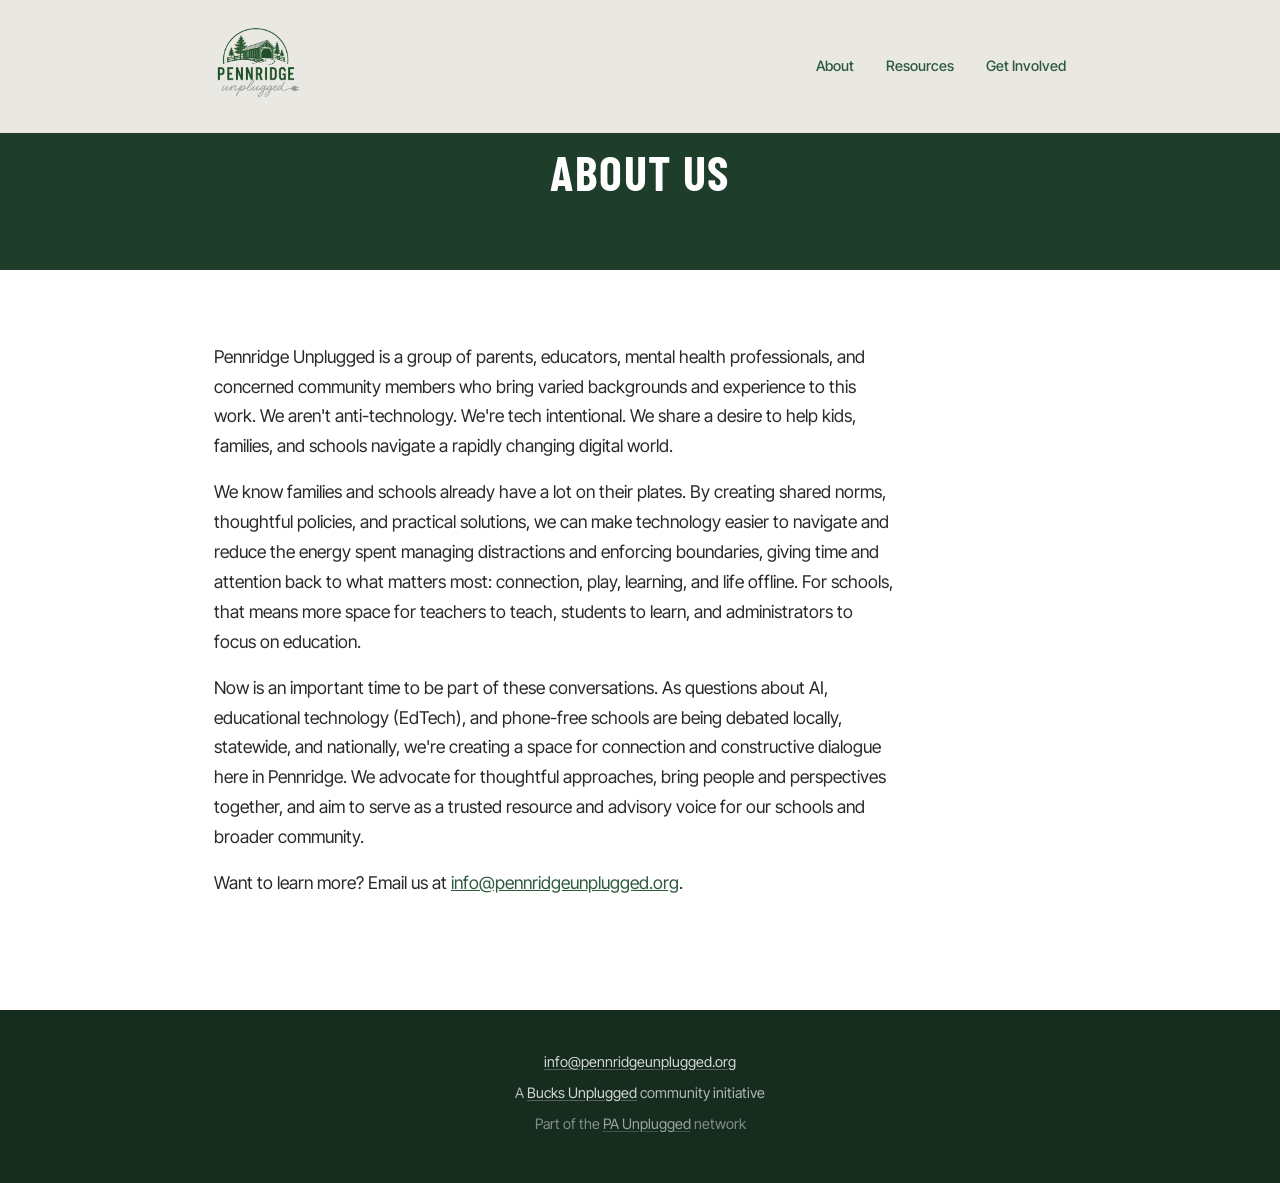
==== about.html @ 2321ff79 "Four Norms sign-up and events; About, Get Involved, and Resources pages - Replace the Google Form wi" ====
<!DOCTYPE html>
<html lang="en">
<head>
  <meta charset="UTF-8">
  <meta name="viewport" content="width=device-width, initial-scale=1.0">
  <title>About — Pennridge Unplugged</title>
  <meta name="description" content="Pennridge Unplugged is a group of parents, educators, mental health professionals, and community members helping kids, families, and schools navigate a rapidly changing digital world.">

  <link rel="preconnect" href="https://fonts.googleapis.com">
  <link rel="preconnect" href="https://fonts.gstatic.com" crossorigin>
  <link href="https://fonts.googleapis.com/css2?family=Barlow+Condensed:wght@600;700&family=Inter+Tight:wght@400;500;600&display=swap" rel="stylesheet">

  <link rel="icon" href="favicon.ico" sizes="32x32">
  <link rel="icon" type="image/png" href="assets/favicon-192.png" sizes="192x192">
  <link rel="apple-touch-icon" href="assets/apple-touch-icon.png">

  <link rel="stylesheet" href="styles.css">
  <link rel="stylesheet" href="nav-scroll.css">
  <link rel="stylesheet" href="resources.css">
</head>
<body class="layout-b scrolled">

  <!-- ========== Nav with Logo ========== -->
  <nav class="site-nav">
    <div class="container nav-inner">
      <a href="index.html" class="nav-logo-link">
        <img src="assets/logo-white.png" alt="Pennridge Unplugged" class="nav-logo logo-white">
        <img src="assets/logo-transparent.png" alt="" class="nav-logo logo-color" aria-hidden="true">
      </a>
      <div class="nav-links" style="pointer-events: auto;">
        <a href="about.html" aria-current="page">About</a>
        <a href="resources.html">Resources</a>
        <a href="get-involved.html">Get Involved</a>
      </div>
    </div>
  </nav>

  <!-- ========== Page Header ========== -->
  <header class="page-header">
    <div class="container">
      <h1>About Us</h1>
    </div>
  </header>

  <!-- ========== About ========== -->
  <section class="resource-section alt">
    <div class="container">
      <div class="about-text">
        <p>Pennridge Unplugged is a group of parents, educators, mental health professionals, and concerned community members who bring varied backgrounds and experience to this work. We aren't anti-technology. We're tech intentional. We share a desire to help kids, families, and schools navigate a rapidly changing digital world.</p>
        <p>We know families and schools already have a lot on their plates. By creating shared norms, thoughtful policies, and practical solutions, we can make technology easier to navigate and reduce the energy spent managing distractions and enforcing boundaries, giving time and attention back to what matters most: connection, play, learning, and life offline. For schools, that means more space for teachers to teach, students to learn, and administrators to focus on education.</p>
        <p>Now is an important time to be part of these conversations. As questions about AI, educational technology (EdTech), and phone-free schools are being debated locally, statewide, and nationally, we're creating a space for connection and constructive dialogue here in Pennridge. We advocate for thoughtful approaches, bring people and perspectives together, and aim to serve as a trusted resource and advisory voice for our schools and broader community.</p>
        <p>Want to learn more? Email us at <a href="mailto:info@pennridgeunplugged.org">info@pennridgeunplugged.org</a>.</p>
      </div>
    </div>
  </section>

  <!-- ========== Footer ========== -->
  <footer class="site-footer">
    <div class="container">
      <p class="footer-contact"><a href="mailto:info@pennridgeunplugged.org">info@pennridgeunplugged.org</a></p>
      <p class="footer-parent">A <a href="https://bucksunplugged.org" target="_blank" rel="noopener">Bucks Unplugged</a> community initiative</p>
      <p class="footer-pa">Part of the <a href="https://paunplugged.org" target="_blank" rel="noopener">PA Unplugged</a> network</p>
    </div>
  </footer>

</body>
</html>
---- styles.css ----
*, *::before, *::after {
  box-sizing: border-box;
  margin: 0;
  padding: 0;
}

:root {
  --forest: #2d5a3d;
  --forest-dark: #1e3d2a;
  --forest-deeper: #152c1e;
  --silver: #b0b8b4;
  --silver-light: #d4d9d6;
  --cream: #f5f2ec;
  --cream-dark: #e8e4dc;
  --white: #ffffff;
  --text: #2a2a2a;
  --text-muted: #5a5a5a;
  --font-heading: 'Barlow Condensed', sans-serif;
  --font-body: 'Inter Tight', -apple-system, BlinkMacSystemFont, 'Segoe UI', sans-serif;
  --max-width: 900px;
}

html {
  scroll-behavior: smooth;
  font-size: 16px;
}

body {
  font-family: var(--font-body);
  color: var(--text);
  background-color: var(--cream);
  line-height: 1.7;
  -webkit-font-smoothing: antialiased;
}

img {
  max-width: 100%;
  display: block;
}

a {
  color: var(--forest);
}

a:hover {
  color: var(--forest-dark);
}

h1, h2, h3 {
  font-family: var(--font-heading);
  font-weight: 700;
  line-height: 1.2;
  color: var(--forest-dark);
  text-transform: uppercase;
  letter-spacing: 0.03em;
}

h2 {
  font-size: 2rem;
  margin-bottom: 1rem;
}

h3 {
  font-size: 1.25rem;
  margin-bottom: 0.5rem;
}

p {
  margin-bottom: 1rem;
}

.container {
  max-width: var(--max-width);
  margin: 0 auto;
  padding: 0 1.5rem;
}

/* --- Hero --- */
.hero {
  position: relative;
  min-height: 100vh;
  display: flex;
  align-items: center;
  justify-content: center;
  text-align: center;
  padding: 4rem 1.5rem;
  background-image: url('assets/hero.png');
  background-size: cover;
  background-position: center;
  background-repeat: no-repeat;
}

.hero-overlay {
  position: absolute;
  inset: 0;
  background: rgba(20, 40, 70, 0.45);
}

.hero-content {
  position: relative;
  z-index: 1;
  max-width: 640px;
}

.hero-logo {
  width: 260px;
  height: auto;
  margin: 0 auto 1.5rem;
  border-radius: 16px;
}

.hero .tagline {
  font-family: var(--font-heading);
  font-size: 1.75rem;
  font-weight: 700;
  color: var(--silver-light);
  margin-bottom: 1.25rem;
  text-transform: uppercase;
  letter-spacing: 0.05em;
}

.hero .hero-description {
  font-size: 1.1rem;
  color: var(--cream);
  margin-bottom: 2.5rem;
  line-height: 1.8;
}

.hero-buttons {
  display: flex;
  flex-wrap: wrap;
  gap: 1rem;
  justify-content: center;
}

/* --- Buttons --- */
.btn {
  display: inline-block;
  padding: 0.875rem 2rem;
  border-radius: 6px;
  font-size: 1rem;
  font-weight: 600;
  font-family: var(--font-body);
  cursor: pointer;
  transition: all 0.2s ease;
  border: none;
  text-decoration: none;
  text-align: center;
}

.btn:hover {
  text-decoration: none;
}

.btn-primary {
  background-color: var(--forest);
  color: var(--white);
}

.btn-primary:hover {
  background-color: var(--forest-dark);
  color: var(--white);
}

.btn-outline {
  background-color: transparent;
  color: var(--cream);
  border: 2px solid var(--silver);
}

.btn-outline:hover {
  background-color: var(--silver);
  color: var(--forest-dark);
}

/* Outline on light background */
.cta .btn-outline {
  color: var(--forest);
  border-color: var(--forest);
}

.cta .btn-outline:hover {
  background-color: var(--forest);
  color: var(--white);
}

/* --- About --- */
.about {
  background-color: var(--white);
  padding: 5rem 1.5rem;
}

.about-text {
  font-size: 1.1rem;
  color: var(--text);
  max-width: 680px;
  margin-bottom: 2.5rem;
}

.about-text strong {
  color: var(--forest-dark);
}

.cards {
  display: grid;
  grid-template-columns: repeat(3, 1fr);
  gap: 1.5rem;
}

.card {
  background: var(--cream);
  border-radius: 10px;
  padding: 1.75rem;
  border: 1px solid var(--cream-dark);
}

.card h3 {
  color: var(--forest);
}

.card p {
  font-size: 0.95rem;
  color: var(--text-muted);
  margin-bottom: 0;
}

.card .card-lead {
  font-weight: 600;
  color: var(--forest-dark);
  margin-bottom: 0.75rem;
}

/* --- CTA Section --- */
.cta {
  background-color: var(--cream);
  padding: 5rem 1.5rem;
}

.cta-content {
  max-width: 600px;
  text-align: center;
}

.cta h2 {
  margin-bottom: 1rem;
}

.cta p {
  font-size: 1.1rem;
  color: var(--text-muted);
  margin-bottom: 2rem;
}

.cta-buttons {
  display: flex;
  flex-wrap: wrap;
  gap: 1rem;
  justify-content: center;
}

/* --- Sign-up form (Four Norms) --- */
.signup-form,
.signup-success {
  max-width: 440px;
  margin: 0 auto 1.25rem;
  text-align: left;
}

.signup-row {
  display: grid;
  grid-template-columns: 1fr 1fr;
  gap: 0.75rem;
}

.signup-form input {
  width: 100%;
  padding: 0.75rem 0.9rem;
  margin-bottom: 0.75rem;
  border: 1px solid var(--silver);
  border-radius: 6px;
  background: var(--white);
  font-family: var(--font-body);
  font-size: 1rem;
  color: var(--text);
}

.signup-form input:focus {
  outline: 2px solid var(--forest);
  outline-offset: 1px;
  border-color: var(--forest);
}

.signup-form .btn {
  width: 100%;
  max-width: none;
}

.signup-form .btn:disabled {
  opacity: 0.6;
  cursor: default;
}

.signup-form .signup-error {
  font-size: 0.95rem;
  font-weight: 600;
  color: #9b3d2e;
  margin-bottom: 0.75rem;
}

.signup-success {
  background: var(--white);
  border: 1px solid var(--cream-dark);
  border-left: 4px solid var(--forest);
  border-radius: 10px;
  padding: 1.5rem;
}

.signup-success h3 {
  color: var(--forest);
}

.signup-success p {
  font-size: 1rem;
  margin-bottom: 0;
}

.signup-member {
  font-size: 0.95rem;
  color: var(--text-muted);
  margin-bottom: 0;
}

/* Off-screen honeypot; see api/join.js */
.signup-hp {
  position: absolute;
  left: -9999px;
  width: 1px;
  height: 1px;
  overflow: hidden;
}

.sr-only {
  position: absolute;
  width: 1px;
  height: 1px;
  padding: 0;
  margin: -1px;
  overflow: hidden;
  clip: rect(0, 0, 0, 0);
  white-space: nowrap;
  border: 0;
}

/* --- Upcoming events (Four Norms) --- */
.events {
  background-color: var(--white);
  padding: 5rem 1.5rem;
}

.event-list {
  display: flex;
  flex-direction: column;
  gap: 1.5rem;
}

.event {
  background: var(--cream);
  border: 1px solid var(--cream-dark);
  border-left: 4px solid var(--forest);
  border-radius: 10px;
  overflow: hidden;
}

.event-img {
  width: 100%;
  aspect-ratio: 16 / 5;
  object-fit: cover;
}

.event-body {
  display: flex;
  align-items: flex-start;
  gap: 1.25rem;
  padding: 1.5rem 1.75rem;
}

.event-date {
  display: flex;
  flex-direction: column;
  align-items: center;
  min-width: 56px;
  flex-shrink: 0;
  font-family: var(--font-heading);
  font-weight: 700;
  text-transform: uppercase;
  line-height: 1.1;
}

.event-month {
  font-size: 0.95rem;
  letter-spacing: 0.08em;
  color: var(--forest);
}

.event-day {
  font-size: 2rem;
  color: var(--forest-dark);
}

.event-details h3 {
  margin-bottom: 0.35rem;
}

.event-details p {
  font-size: 0.95rem;
  margin-bottom: 0;
}

.event-when {
  font-weight: 600;
}

.event-where,
.event-details .event-excerpt {
  color: var(--text-muted);
}

.event-details .event-excerpt {
  margin-top: 0.6rem;
  line-height: 1.6;
}

.event-link {
  display: inline-block;
  margin-top: 0.6rem;
  font-weight: 600;
  text-decoration: none;
}

.event-link:hover {
  text-decoration: underline;
}

.events-empty {
  color: var(--text-muted);
}

/* --- Divider --- */
.section-divider {
  width: 60px;
  height: 3px;
  background-color: var(--forest);
  border: none;
  margin: 0 0 2rem;
  border-radius: 2px;
}

.section-divider-center {
  margin-left: auto;
  margin-right: auto;
}

/* --- Footer --- */
.site-footer {
  background-color: var(--forest-deeper);
  color: var(--silver);
  padding: 2.5rem 1.5rem;
  text-align: center;
}

.site-footer p {
  font-size: 0.9rem;
  margin-bottom: 0.4rem;
}

.site-footer a {
  color: var(--silver-light);
  text-decoration: underline;
  text-decoration-color: rgba(176, 184, 180, 0.4);
  text-underline-offset: 2px;
}

.site-footer a:hover {
  color: var(--white);
}

.footer-pa {
  font-size: 0.85rem;
  color: var(--silver);
  opacity: 0.7;
}

/* --- Responsive --- */
@media (max-width: 768px) {
  .hero {
    min-height: auto;
    padding: 5rem 1.25rem 4rem;
  }

  .hero-logo {
    width: 200px;
  }

  .hero .tagline {
    font-size: 1.35rem;
  }

  .hero .hero-description {
    font-size: 1rem;
  }

  h2 {
    font-size: 1.6rem;
  }

  .cards {
    grid-template-columns: 1fr;
  }

  .about, .cta, .events {
    padding: 3.5rem 1.25rem;
  }

  .event-body {
    padding: 1.25rem;
    gap: 1rem;
  }

  .hero-buttons, .cta-buttons {
    flex-direction: column;
    align-items: center;
  }

  .btn {
    width: 100%;
    max-width: 320px;
  }
}

@media (max-width: 480px) {
  .hero .tagline {
    font-size: 1.15rem;
  }

  .hero-logo {
    width: 180px;
  }
}
---- nav-scroll.css ----
/* Option B overrides — nav logo + text-focused hero */

.layout-b .site-nav {
  position: fixed;
  top: 0;
  left: 0;
  right: 0;
  z-index: 100;
  background: transparent;
  padding: 1rem 1.5rem;
  pointer-events: none;
}

.layout-b .nav-inner {
  display: flex;
  justify-content: space-between;
  align-items: center;
}

.layout-b .nav-logo-link {
  display: flex;
  align-items: center;
  position: relative;
  pointer-events: auto;
  margin-left: -0.5rem;
}

.layout-b .nav-logo {
  height: 300px;
  width: auto;
  transition: height 0.3s ease;
}

.layout-b .nav-logo-link .logo-white {
  transition: opacity 0.4s ease;
}

.layout-b .nav-logo-link .logo-color {
  position: absolute;
  top: 0;
  left: 0;
  opacity: 0;
  transition: opacity 0.4s ease;
}

.layout-b.scrolled .nav-logo-link .logo-white {
  opacity: 0;
}

.layout-b.scrolled .nav-logo-link .logo-color {
  opacity: 1;
}

.layout-b.scrolled .site-nav {
  background: rgba(245, 242, 236, 0.95);
  backdrop-filter: blur(12px);
  border-bottom: 1px solid var(--cream-dark);
}

.layout-b.scrolled .nav-logo {
  height: 100px;
}

.layout-b.scrolled .nav-inner {
  align-items: center;
}

.layout-b.scrolled .nav-links a {
  color: var(--forest);
}

.layout-b.scrolled .nav-links a:hover {
  color: var(--forest-dark);
}

.layout-b .nav-links {
  display: flex;
  gap: 2rem;
}

.layout-b .nav-links a {
  font-family: var(--font-body);
  font-size: 0.9rem;
  font-weight: 500;
  color: var(--silver-light);
  text-decoration: none;
  transition: color 0.2s;
}

.layout-b .nav-links a:hover {
  color: var(--white);
  text-decoration: none;
}

/* Hero adjustments — no centered logo, text-driven */
.layout-b .hero {
  padding-top: 20rem;
}

.layout-b .hero-logo {
  display: none;
}

.layout-b .hero-title {
  font-family: var(--font-heading);
  font-size: 3.5rem;
  font-weight: 700;
  color: var(--white);
  text-transform: uppercase;
  letter-spacing: 0.04em;
  margin-bottom: 0.75rem;
  line-height: 1.1;
}

.layout-b .hero .tagline {
  font-size: 1.5rem;
  margin-bottom: 1.25rem;
}

@media (max-width: 768px) {
  .layout-b .nav-logo {
    height: 120px;
  }

  .layout-b .nav-links {
    gap: 1.25rem;
  }

  .layout-b .nav-links a {
    font-size: 0.85rem;
  }

  .layout-b .hero {
    padding-top: 10rem;
  }

  .layout-b .hero-title {
    font-size: 2.5rem;
  }

  .layout-b .hero .tagline {
    font-size: 1.2rem;
  }
}

@media (max-width: 480px) {
  .layout-b .nav-logo {
    height: 100px;
  }

  .layout-b .hero {
    padding-top: 9rem;
  }

  .layout-b .hero-title {
    font-size: 2rem;
  }
}
---- resources.css ----
/* Resources page — builds on styles.css + nav-scroll.css */

/* Page header band (forest green), sits below the fixed compact nav */
.page-header {
  background: var(--forest-dark);
  color: var(--cream);
  padding: 9rem 1.5rem 3.5rem;
  text-align: center;
}

.page-header h1 {
  color: var(--white);
  font-size: 3rem;
  margin-bottom: 0.75rem;
}

.page-header p {
  max-width: 620px;
  margin: 0 auto;
  color: var(--silver-light);
  font-size: 1.1rem;
}

.page-header .lineage {
  margin-top: 1.5rem;
  max-width: none;
  font-size: 0.85rem;
  color: var(--silver);
}

.page-header a {
  color: var(--silver-light);
  text-decoration: underline;
  text-decoration-color: rgba(176, 184, 180, 0.45);
  text-underline-offset: 2px;
}

.page-header a:hover {
  color: var(--white);
}

/* Featured callout banner (e.g. the Blueprint) */
.callout {
  display: flex;
  flex-wrap: wrap;
  align-items: center;
  gap: 1.25rem 1.75rem;
  background: var(--forest);
  color: var(--cream);
  border-radius: 12px;
  padding: 1.75rem 2rem;
  margin-bottom: 2.5rem;
  text-decoration: none;
  transition: background 0.2s ease, transform 0.2s ease, box-shadow 0.2s ease;
}

.callout:hover {
  background: var(--forest-dark);
  color: var(--cream);
  transform: translateY(-2px);
  box-shadow: 0 10px 28px rgba(30, 61, 42, 0.2);
  text-decoration: none;
}

.callout .callout-icon {
  font-size: 2.4rem;
  line-height: 1;
}

.callout .callout-body {
  flex: 1 1 320px;
}

.callout .callout-label {
  display: inline-block;
  font-family: var(--font-body);
  font-size: 0.72rem;
  font-weight: 600;
  letter-spacing: 0.08em;
  text-transform: uppercase;
  color: var(--silver-light);
  margin-bottom: 0.4rem;
}

.callout h3 {
  color: var(--white);
  font-size: 1.35rem;
  margin-bottom: 0.35rem;
  text-transform: none;
  letter-spacing: 0;
}

.callout p {
  color: var(--silver-light);
  font-size: 0.98rem;
  margin-bottom: 0;
}

.callout .callout-cta {
  font-weight: 600;
  color: var(--white);
  white-space: nowrap;
}

/* Resource sections */
.resource-section {
  padding: 4.5rem 1.5rem;
}

.resource-section.alt {
  background: var(--white);
}

.resource-section .lead {
  max-width: 680px;
  color: var(--text-muted);
  font-size: 1.05rem;
  margin-bottom: 2.5rem;
}

/* Subsection (e.g. "The Research" inside Phone-Free Schools) */
.subsection-title {
  margin-top: 3.5rem;
  margin-bottom: 1.5rem;
  font-size: 1.4rem;
  color: var(--forest-dark);
}

/* Card grid */
.resource-grid {
  display: grid;
  grid-template-columns: repeat(auto-fill, minmax(240px, 1fr));
  gap: 1.25rem;
}

/* Each card is a link */
.resource-card {
  display: flex;
  flex-direction: column;
  background: var(--white);
  border: 1px solid var(--cream-dark);
  border-radius: 10px;
  padding: 1.5rem;
  text-decoration: none;
  color: var(--text);
  transition: transform 0.2s ease, box-shadow 0.2s ease, border-color 0.2s ease;
}

/* On the white section, cards take the cream tone for contrast */
.resource-section.alt .resource-card {
  background: var(--cream);
}

.resource-card:hover {
  transform: translateY(-3px);
  box-shadow: 0 8px 24px rgba(30, 61, 42, 0.12);
  border-color: var(--silver);
  color: var(--text);
  text-decoration: none;
}

.resource-card .icon {
  font-size: 1.75rem;
  line-height: 1;
  margin-bottom: 0.6rem;
}

/* Featured (highlighted) card */
.resource-card.featured {
  border-color: var(--forest);
  box-shadow: 0 4px 16px rgba(45, 90, 61, 0.14);
}

.resource-card .badge {
  align-self: flex-start;
  background: var(--forest);
  color: var(--white);
  font-size: 0.7rem;
  font-weight: 600;
  letter-spacing: 0.04em;
  text-transform: uppercase;
  padding: 0.2rem 0.55rem;
  border-radius: 999px;
  margin-bottom: 0.7rem;
}

.resource-card h3 {
  color: var(--forest);
  font-size: 1.1rem;
  margin-bottom: 0.4rem;
  text-transform: none;
  letter-spacing: 0;
}

.resource-card p {
  font-size: 0.92rem;
  color: var(--text-muted);
  margin-bottom: 1rem;
  flex-grow: 1;
}

.resource-card .go {
  font-family: var(--font-body);
  font-weight: 600;
  font-size: 0.9rem;
  color: var(--forest);
}

.resource-card:hover .go {
  color: var(--forest-dark);
}

@media (max-width: 768px) {
  .page-header {
    padding: 7.5rem 1.25rem 3rem;
  }

  .page-header h1 {
    font-size: 2.2rem;
  }

  .resource-section {
    padding: 3rem 1.25rem;
  }

  .resource-grid {
    grid-template-columns: 1fr;
  }

  .callout {
    padding: 1.5rem 1.5rem;
  }

  .callout .callout-cta {
    white-space: normal;
  }
}
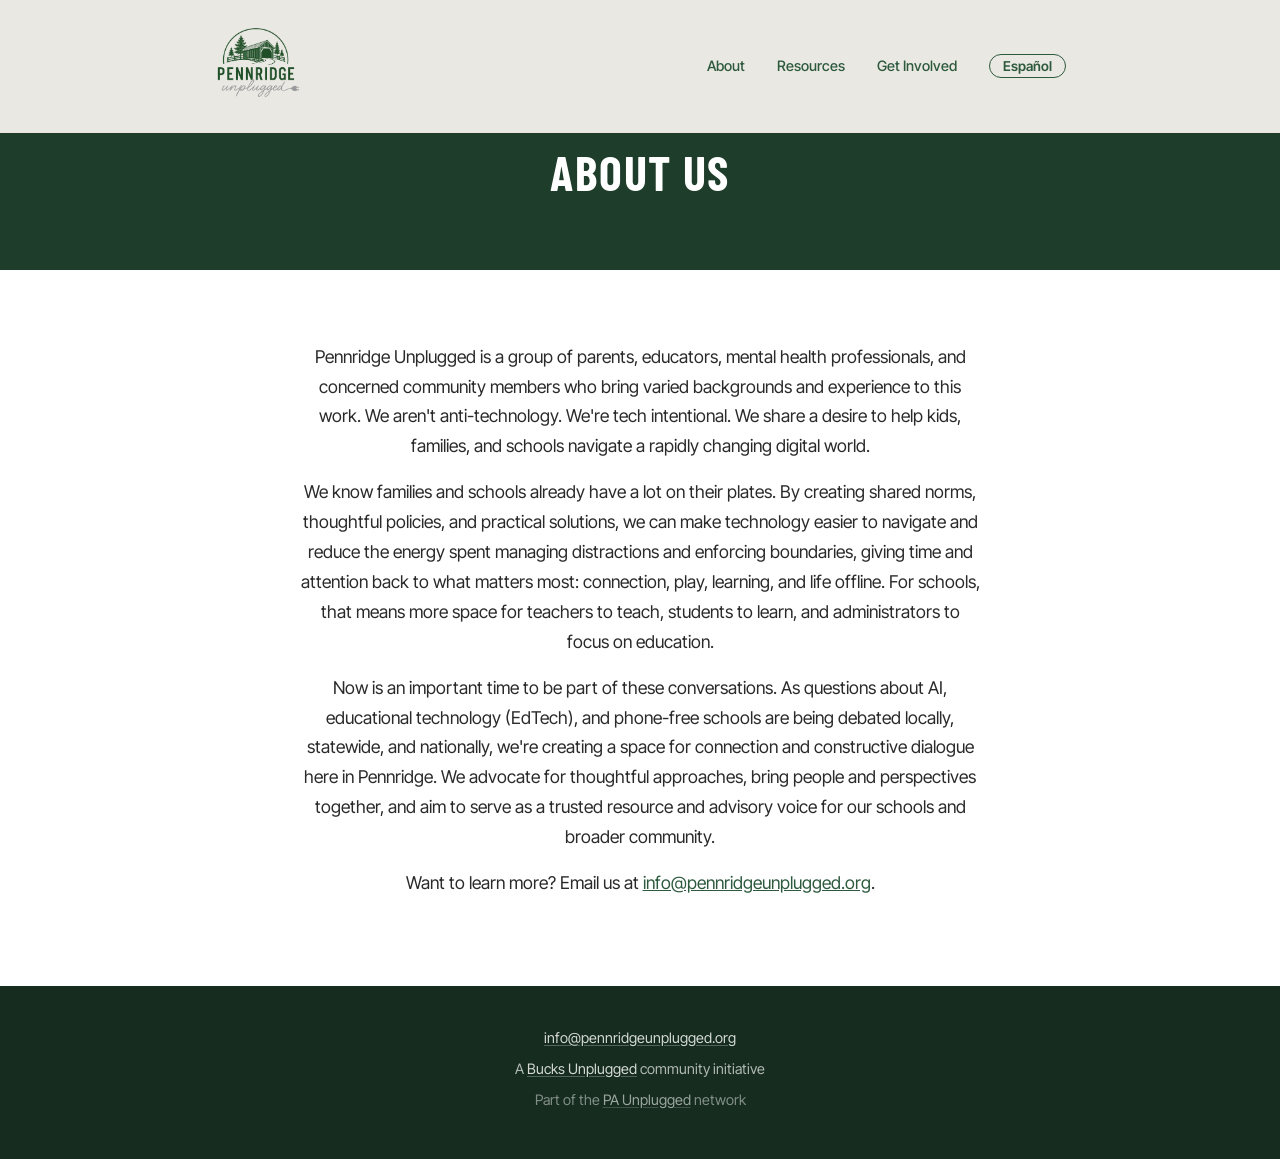
==== commit 9461b72a: "Add an English/Spanish toggle; center the About text A nav button on every page switches the site to" ====
--- a/about.html
+++ b/about.html
@@ -3,7 +3,7 @@
 <head>
   <meta charset="UTF-8">
   <meta name="viewport" content="width=device-width, initial-scale=1.0">
-  <title>About — Pennridge Unplugged</title>
+  <title data-i18n="title.about">About — Pennridge Unplugged</title>
   <meta name="description" content="Pennridge Unplugged is a group of parents, educators, mental health professionals, and community members helping kids, families, and schools navigate a rapidly changing digital world.">
 
   <link rel="preconnect" href="https://fonts.googleapis.com">
@@ -28,9 +28,10 @@
         <img src="assets/logo-transparent.png" alt="" class="nav-logo logo-color" aria-hidden="true">
       </a>
       <div class="nav-links" style="pointer-events: auto;">
-        <a href="about.html" aria-current="page">About</a>
-        <a href="resources.html">Resources</a>
-        <a href="get-involved.html">Get Involved</a>
+        <a href="about.html" aria-current="page" data-i18n="nav.about">About</a>
+        <a href="resources.html" data-i18n="nav.resources">Resources</a>
+        <a href="get-involved.html" data-i18n="nav.involved">Get Involved</a>
+        <button type="button" class="lang-toggle" data-lang-toggle lang="es">Español</button>
       </div>
     </div>
   </nav>
@@ -38,18 +39,18 @@
   <!-- ========== Page Header ========== -->
   <header class="page-header">
     <div class="container">
-      <h1>About Us</h1>
+      <h1 data-i18n="about.title">About Us</h1>
     </div>
   </header>
 
   <!-- ========== About ========== -->
-  <section class="resource-section alt">
+  <section class="resource-section alt about-page">
     <div class="container">
       <div class="about-text">
-        <p>Pennridge Unplugged is a group of parents, educators, mental health professionals, and concerned community members who bring varied backgrounds and experience to this work. We aren't anti-technology. We're tech intentional. We share a desire to help kids, families, and schools navigate a rapidly changing digital world.</p>
-        <p>We know families and schools already have a lot on their plates. By creating shared norms, thoughtful policies, and practical solutions, we can make technology easier to navigate and reduce the energy spent managing distractions and enforcing boundaries, giving time and attention back to what matters most: connection, play, learning, and life offline. For schools, that means more space for teachers to teach, students to learn, and administrators to focus on education.</p>
-        <p>Now is an important time to be part of these conversations. As questions about AI, educational technology (EdTech), and phone-free schools are being debated locally, statewide, and nationally, we're creating a space for connection and constructive dialogue here in Pennridge. We advocate for thoughtful approaches, bring people and perspectives together, and aim to serve as a trusted resource and advisory voice for our schools and broader community.</p>
-        <p>Want to learn more? Email us at <a href="mailto:info@pennridgeunplugged.org">info@pennridgeunplugged.org</a>.</p>
+        <p data-i18n="about.p1">Pennridge Unplugged is a group of parents, educators, mental health professionals, and concerned community members who bring varied backgrounds and experience to this work. We aren't anti-technology. We're tech intentional. We share a desire to help kids, families, and schools navigate a rapidly changing digital world.</p>
+        <p data-i18n="about.p2">We know families and schools already have a lot on their plates. By creating shared norms, thoughtful policies, and practical solutions, we can make technology easier to navigate and reduce the energy spent managing distractions and enforcing boundaries, giving time and attention back to what matters most: connection, play, learning, and life offline. For schools, that means more space for teachers to teach, students to learn, and administrators to focus on education.</p>
+        <p data-i18n="about.p3">Now is an important time to be part of these conversations. As questions about AI, educational technology (EdTech), and phone-free schools are being debated locally, statewide, and nationally, we're creating a space for connection and constructive dialogue here in Pennridge. We advocate for thoughtful approaches, bring people and perspectives together, and aim to serve as a trusted resource and advisory voice for our schools and broader community.</p>
+        <p data-i18n="about.p4">Want to learn more? Email us at <a href="mailto:info@pennridgeunplugged.org">info@pennridgeunplugged.org</a>.</p>
       </div>
     </div>
   </section>
@@ -58,10 +59,12 @@
   <footer class="site-footer">
     <div class="container">
       <p class="footer-contact"><a href="mailto:info@pennridgeunplugged.org">info@pennridgeunplugged.org</a></p>
-      <p class="footer-parent">A <a href="https://bucksunplugged.org" target="_blank" rel="noopener">Bucks Unplugged</a> community initiative</p>
-      <p class="footer-pa">Part of the <a href="https://paunplugged.org" target="_blank" rel="noopener">PA Unplugged</a> network</p>
+      <p class="footer-parent" data-i18n="footer.parent">A <a href="https://bucksunplugged.org" target="_blank" rel="noopener">Bucks Unplugged</a> community initiative</p>
+      <p class="footer-pa" data-i18n="footer.pa">Part of the <a href="https://paunplugged.org" target="_blank" rel="noopener">PA Unplugged</a> network</p>
     </div>
   </footer>
 
+  <script src="i18n.js"></script>
+
 </body>
 </html>
--- a/styles.css
+++ b/styles.css
@@ -358,30 +358,59 @@
 }
 
 .event-list {
+  display: grid;
+  grid-template-columns: repeat(2, 1fr);
+  gap: 1.5rem;
+}
+
+.event {
   display: flex;
   flex-direction: column;
-  gap: 1.5rem;
-}
-
-.event {
   background: var(--cream);
   border: 1px solid var(--cream-dark);
-  border-left: 4px solid var(--forest);
+  border-top: 4px solid var(--forest);
   border-radius: 10px;
   overflow: hidden;
 }
 
-.event-img {
+.event-img,
+.event-img-placeholder {
   width: 100%;
   aspect-ratio: 16 / 5;
+}
+
+.event-img {
   object-fit: cover;
 }
 
+/* Events without a Four Norms cover image get the logo, so cards line up. */
+.event-img-placeholder {
+  position: relative;
+  overflow: hidden;
+  background: var(--cream-dark);
+}
+
+/* Absolutely positioned so the logo's own size can't stretch the 16:5 band. */
+.event-img-placeholder img {
+  position: absolute;
+  inset: 0;
+  margin: auto;
+  height: 75%;
+  width: auto;
+}
+
 .event-body {
+  flex: 1;
   display: flex;
   align-items: flex-start;
   gap: 1.25rem;
   padding: 1.5rem 1.75rem;
+}
+
+.event-details {
+  display: flex;
+  flex-direction: column;
+  align-self: stretch;
 }
 
 .event-date {
@@ -428,11 +457,16 @@
 .event-details .event-excerpt {
   margin-top: 0.6rem;
   line-height: 1.6;
+  display: -webkit-box;
+  -webkit-box-orient: vertical;
+  -webkit-line-clamp: 4;
+  overflow: hidden;
 }
 
 .event-link {
-  display: inline-block;
-  margin-top: 0.6rem;
+  align-self: flex-start;
+  margin-top: auto;
+  padding-top: 0.6rem;
   font-weight: 600;
   text-decoration: none;
 }
@@ -521,6 +555,10 @@
     padding: 3.5rem 1.25rem;
   }
 
+  .event-list {
+    grid-template-columns: 1fr;
+  }
+
   .event-body {
     padding: 1.25rem;
     gap: 1rem;
@@ -546,3 +584,18 @@
     width: 180px;
   }
 }
+
+/* --- Language toggle helpers (i18n.js) --- */
+.lang-es-only {
+  display: none;
+}
+
+html[lang="es"] .lang-es-only {
+  display: block;
+}
+
+.events-note {
+  font-size: 0.9rem;
+  color: var(--text-muted);
+  margin-top: -1rem;
+}
--- a/nav-scroll.css
+++ b/nav-scroll.css
@@ -156,3 +156,51 @@
     font-size: 2rem;
   }
 }
+
+/* Language toggle (i18n.js) */
+.layout-b .nav-links {
+  align-items: center;
+}
+
+.layout-b .lang-toggle {
+  font-family: var(--font-body);
+  font-size: 0.85rem;
+  font-weight: 600;
+  color: var(--silver-light);
+  background: transparent;
+  border: 1px solid rgba(212, 217, 214, 0.6);
+  border-radius: 999px;
+  padding: 0.2rem 0.8rem;
+  cursor: pointer;
+  transition: color 0.2s, border-color 0.2s, background-color 0.2s;
+}
+
+.layout-b .lang-toggle:hover {
+  color: var(--white);
+  border-color: var(--white);
+}
+
+.layout-b.scrolled .lang-toggle {
+  color: var(--forest);
+  border-color: var(--forest);
+}
+
+.layout-b.scrolled .lang-toggle:hover {
+  background-color: var(--forest);
+  color: var(--white);
+}
+
+@media (max-width: 480px) {
+  .layout-b .nav-links {
+    gap: 0.75rem;
+  }
+
+  .layout-b .nav-links a,
+  .layout-b .lang-toggle {
+    font-size: 0.8rem;
+  }
+
+  .layout-b .lang-toggle {
+    padding: 0.15rem 0.6rem;
+  }
+}
--- a/resources.css
+++ b/resources.css
@@ -235,3 +235,9 @@
     white-space: normal;
   }
 }
+
+/* About page: centered column and text */
+.about-page .about-text {
+  margin: 0 auto;
+  text-align: center;
+}
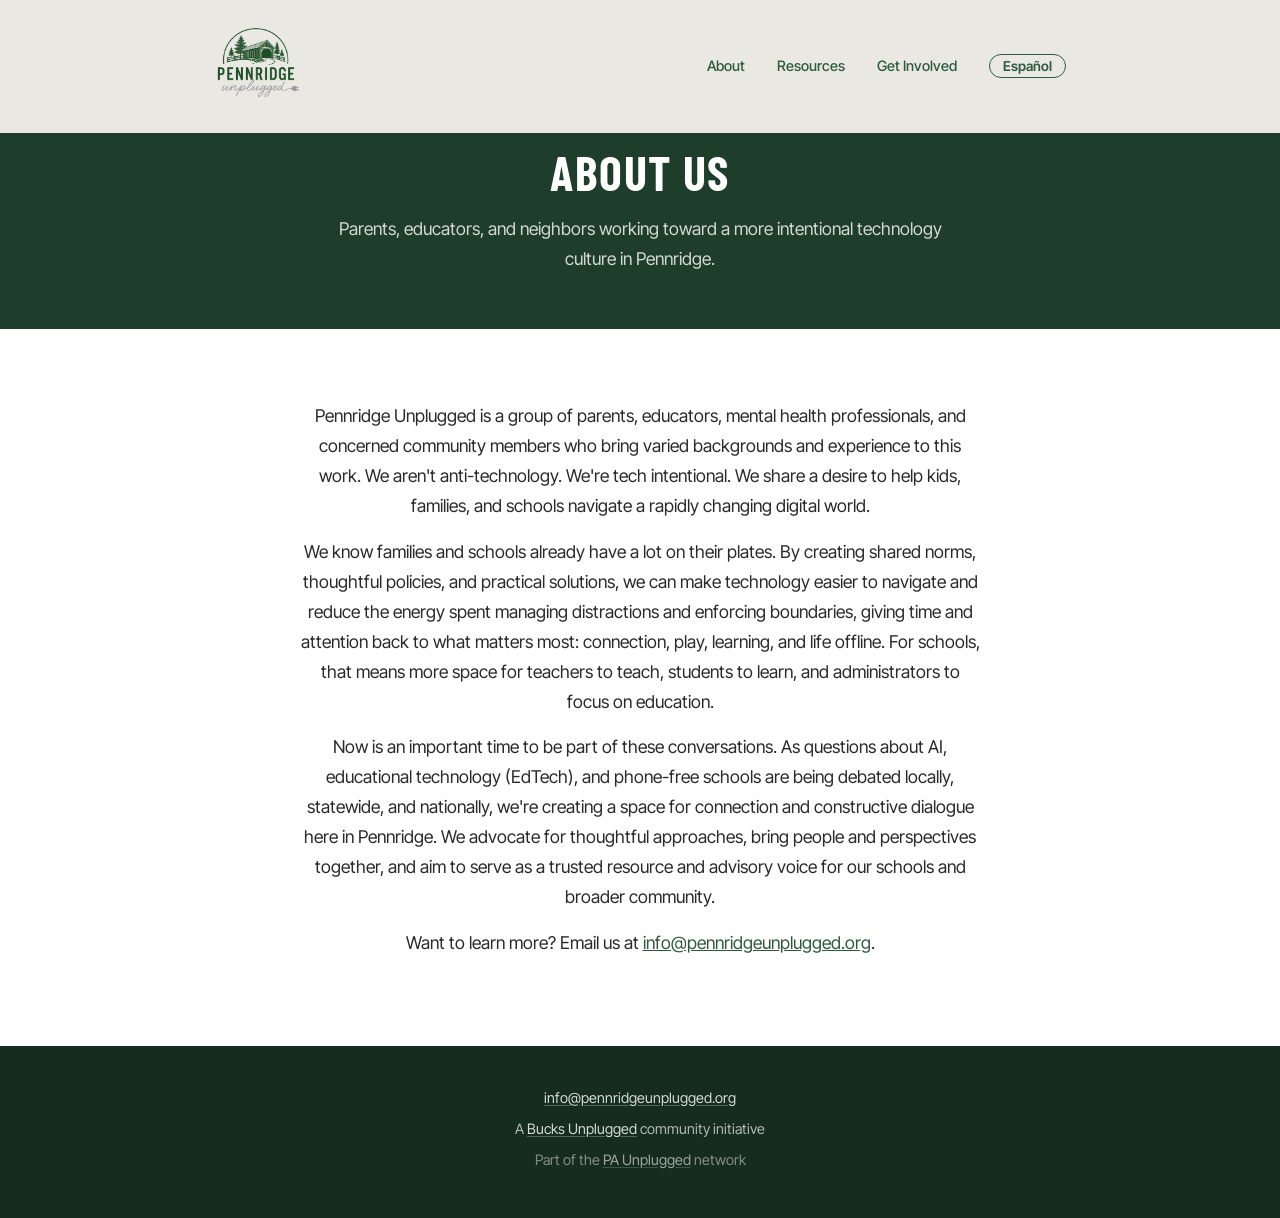
==== commit d2c6c434: "Add subheaders to the About and Get Involved page headers Co-Authored-By: Claude Opus 5 <noreply@ant" ====
--- a/about.html
+++ b/about.html
@@ -40,11 +40,12 @@
   <header class="page-header">
     <div class="container">
       <h1 data-i18n="about.title">About Us</h1>
+      <p data-i18n="about.subtitle">Parents, educators, and neighbors working toward a more intentional technology culture in Pennridge.</p>
     </div>
   </header>
 
   <!-- ========== About ========== -->
-  <section class="resource-section alt about-page">
+  <section class="resource-section alt intro-centered">
     <div class="container">
       <div class="about-text">
         <p data-i18n="about.p1">Pennridge Unplugged is a group of parents, educators, mental health professionals, and concerned community members who bring varied backgrounds and experience to this work. We aren't anti-technology. We're tech intentional. We share a desire to help kids, families, and schools navigate a rapidly changing digital world.</p>
--- a/resources.css
+++ b/resources.css
@@ -236,8 +236,8 @@
   }
 }
 
-/* About page: centered column and text */
-.about-page .about-text {
+/* Centered intro text (About page, Get Involved intro) */
+.intro-centered .about-text {
   margin: 0 auto;
   text-align: center;
 }
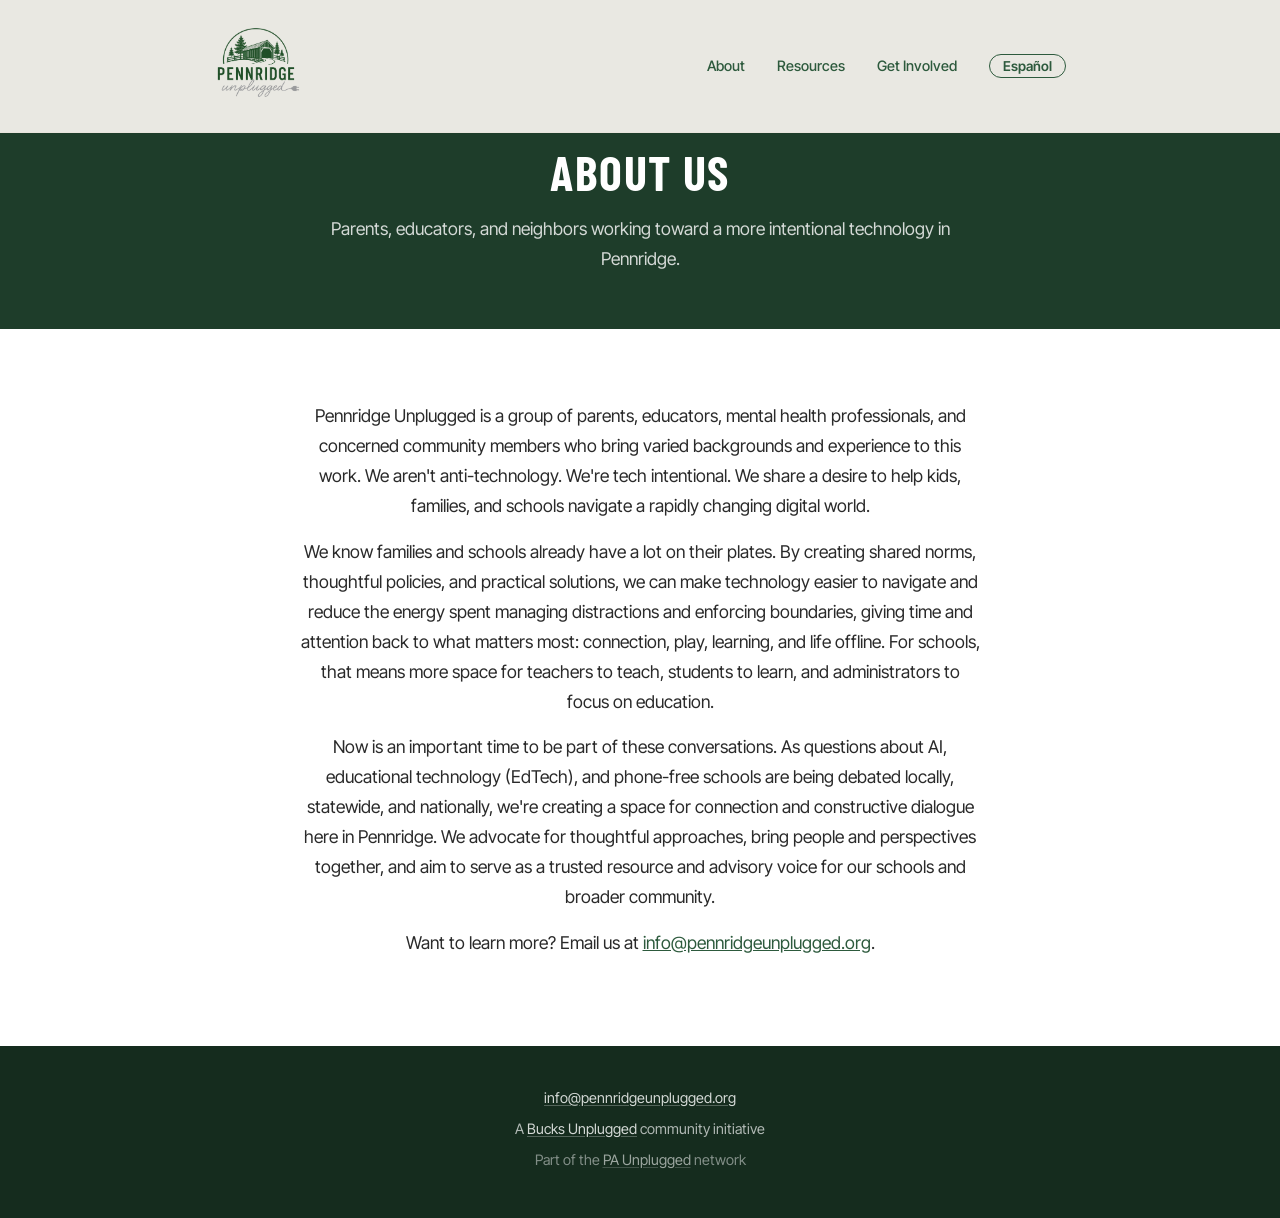
==== commit 24db225d: "About: update the header subheader wording Co-Authored-By: Claude Opus 5 <noreply@anthropic.com> Cla" ====
--- a/about.html
+++ b/about.html
@@ -40,7 +40,7 @@
   <header class="page-header">
     <div class="container">
       <h1 data-i18n="about.title">About Us</h1>
-      <p data-i18n="about.subtitle">Parents, educators, and neighbors working toward a more intentional technology culture in Pennridge.</p>
+      <p data-i18n="about.subtitle">Parents, educators, and neighbors working toward a more intentional technology in Pennridge.</p>
     </div>
   </header>
 
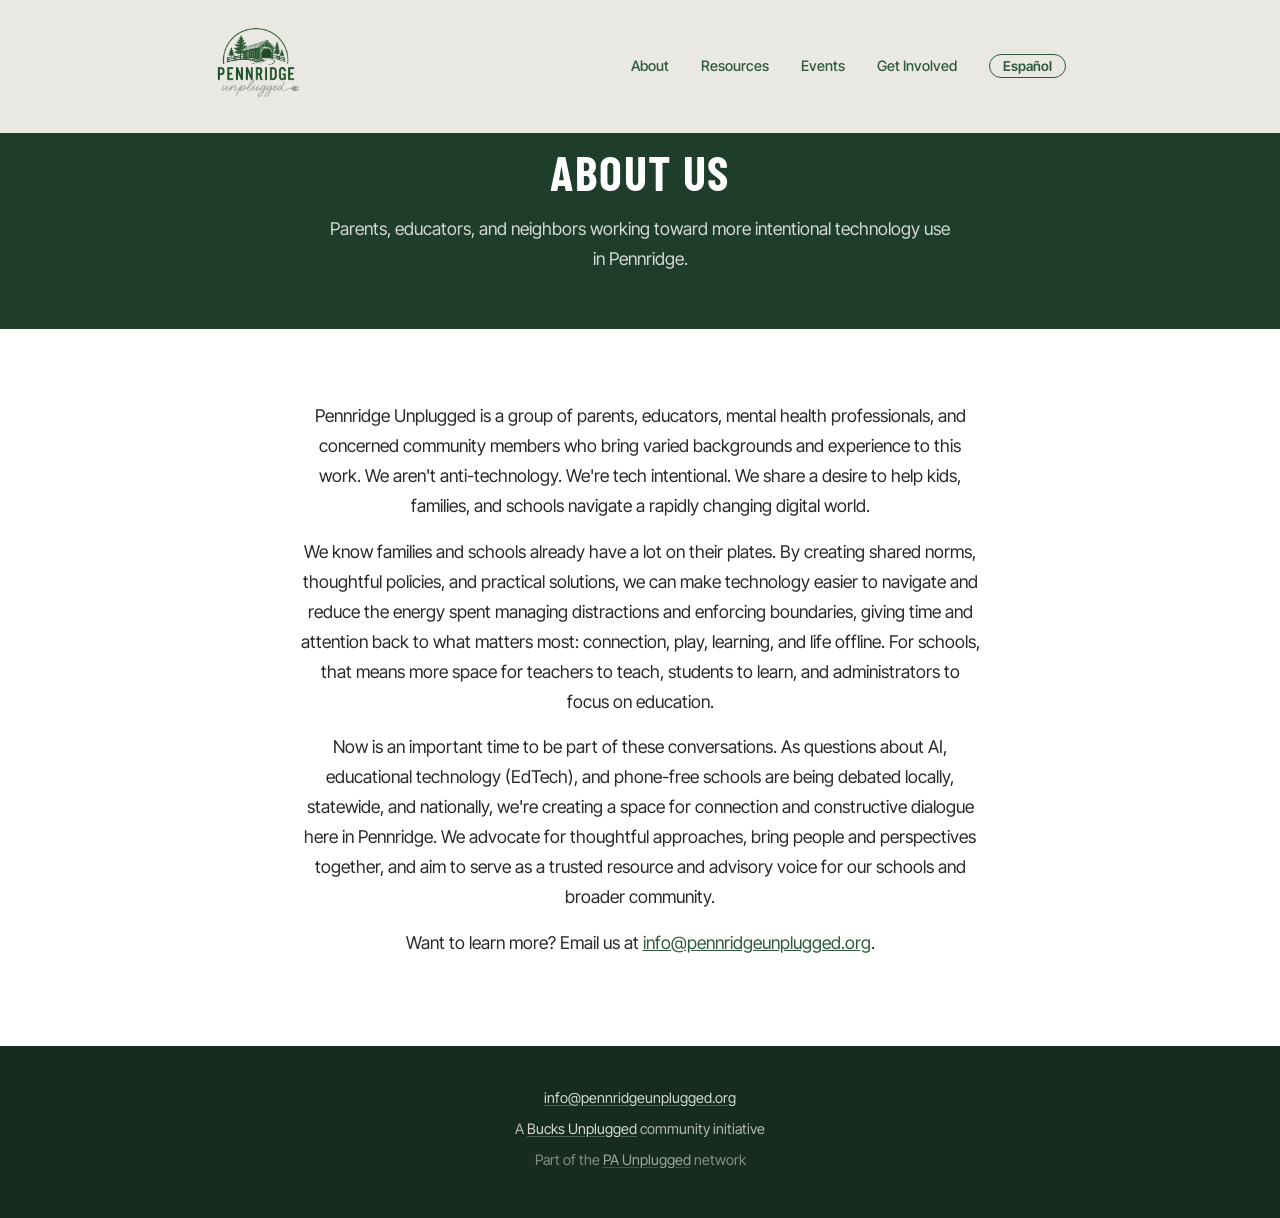
==== commit 91a4596b: "Add Events to the nav; tweak the About subheader The Events link jumps to the homepage events sectio" ====
--- a/about.html
+++ b/about.html
@@ -30,6 +30,7 @@
       <div class="nav-links" style="pointer-events: auto;">
         <a href="about.html" aria-current="page" data-i18n="nav.about">About</a>
         <a href="resources.html" data-i18n="nav.resources">Resources</a>
+        <a href="index.html#events" data-i18n="nav.events">Events</a>
         <a href="get-involved.html" data-i18n="nav.involved">Get Involved</a>
         <button type="button" class="lang-toggle" data-lang-toggle lang="es">Español</button>
       </div>
@@ -40,7 +41,7 @@
   <header class="page-header">
     <div class="container">
       <h1 data-i18n="about.title">About Us</h1>
-      <p data-i18n="about.subtitle">Parents, educators, and neighbors working toward a more intentional technology in Pennridge.</p>
+      <p data-i18n="about.subtitle">Parents, educators, and neighbors working toward more intentional technology use in Pennridge.</p>
     </div>
   </header>
 
--- a/styles.css
+++ b/styles.css
@@ -355,6 +355,8 @@
 .events {
   background-color: var(--white);
   padding: 5rem 1.5rem;
+  /* Clears the fixed nav when jumped to via the Events link. */
+  scroll-margin-top: 110px;
 }
 
 .event-list {
--- a/nav-scroll.css
+++ b/nav-scroll.css
@@ -204,3 +204,18 @@
     padding: 0.15rem 0.6rem;
   }
 }
+
+/* Narrow screens: let nav items wrap beside the logo instead of overflowing. */
+@media (max-width: 600px) {
+  .layout-b .nav-inner {
+    gap: 0.75rem;
+  }
+
+  .layout-b .nav-links {
+    flex: 1;
+    flex-wrap: wrap;
+    justify-content: flex-end;
+    column-gap: 0.9rem;
+    row-gap: 0.35rem;
+  }
+}
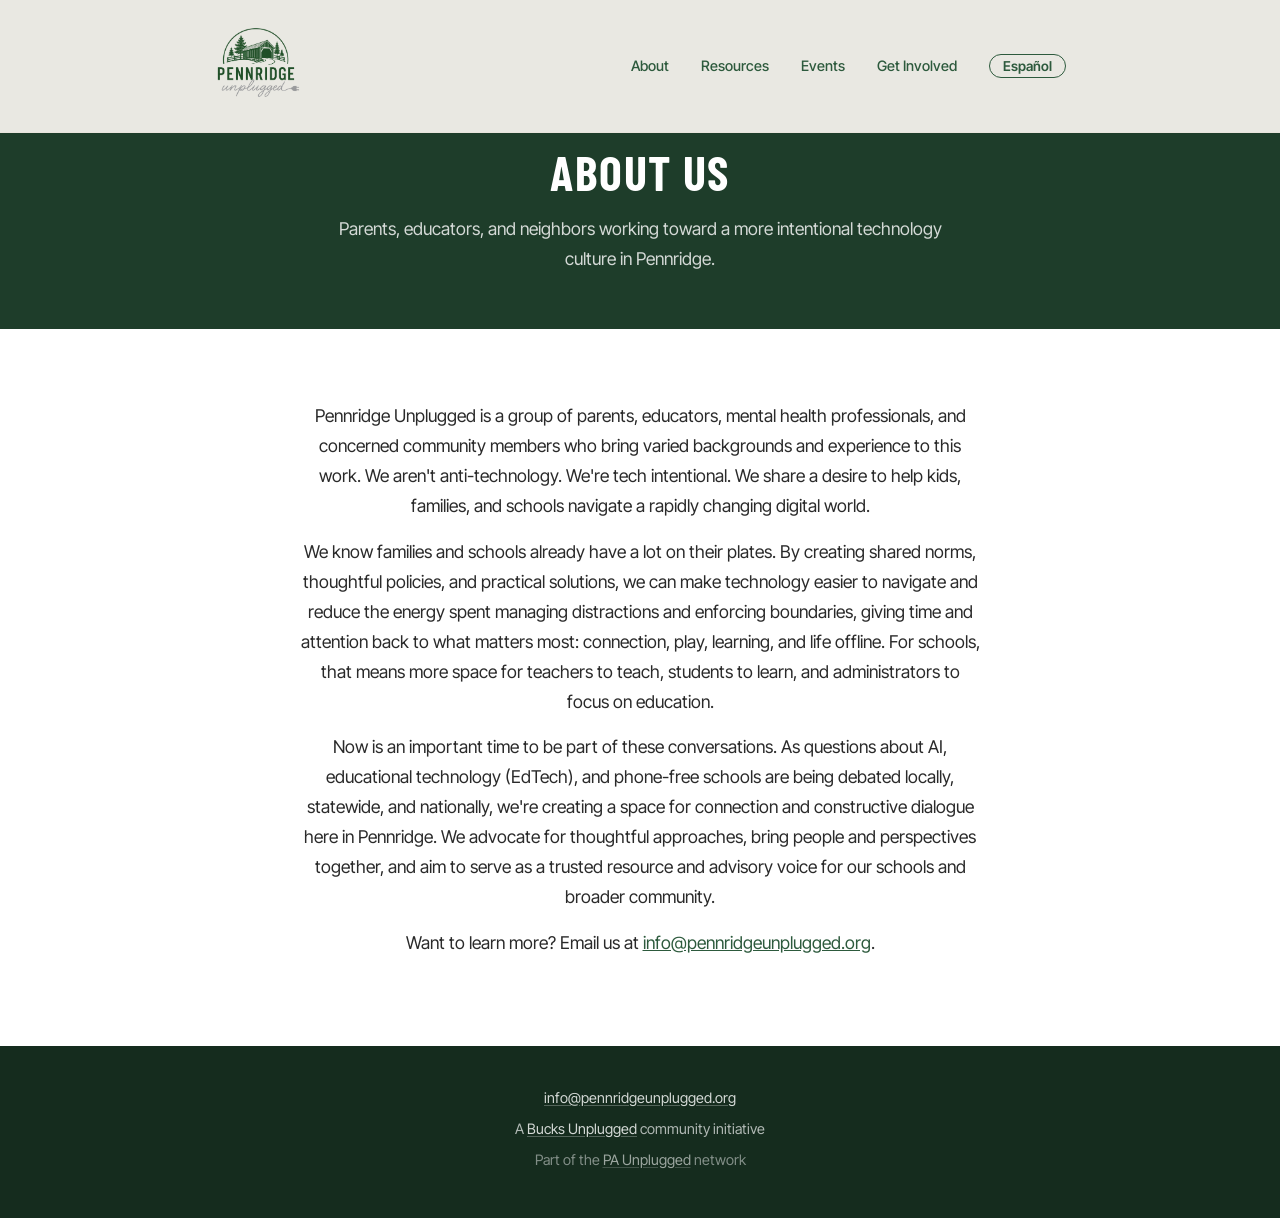
==== commit 4e7459e9: "About: subheader back to 'a more intentional technology culture' Co-Authored-By: Claude Opus 5 <nore" ====
--- a/about.html
+++ b/about.html
@@ -41,7 +41,7 @@
   <header class="page-header">
     <div class="container">
       <h1 data-i18n="about.title">About Us</h1>
-      <p data-i18n="about.subtitle">Parents, educators, and neighbors working toward more intentional technology use in Pennridge.</p>
+      <p data-i18n="about.subtitle">Parents, educators, and neighbors working toward a more intentional technology culture in Pennridge.</p>
     </div>
   </header>
 
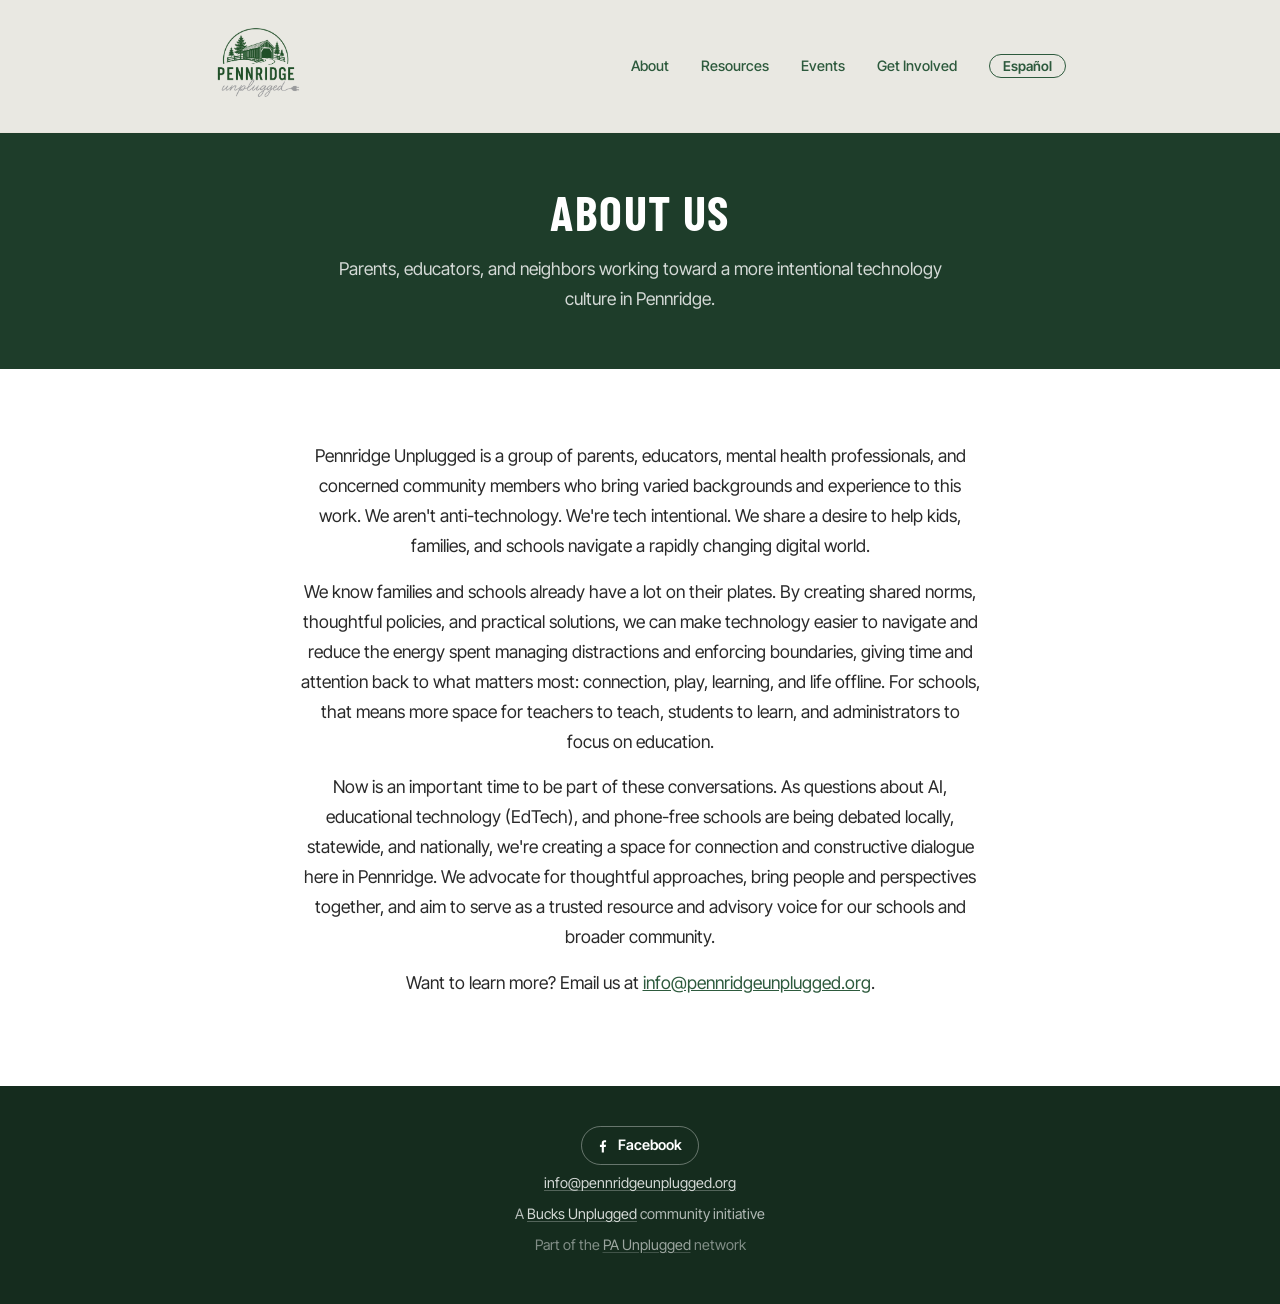
==== commit e81d31f9: "Get Involved: Google Form joins locally, Four Norms joins the network; add Facebook Be Informed now " ====
--- a/about.html
+++ b/about.html
@@ -60,6 +60,7 @@
   <!-- ========== Footer ========== -->
   <footer class="site-footer">
     <div class="container">
+      <p class="footer-social"><a href="https://www.facebook.com/groups/pennridgeunplugged" class="footer-fb" target="_blank" rel="noopener" aria-label="Pennridge Unplugged on Facebook"><svg viewBox="0 0 24 24" aria-hidden="true" focusable="false"><path fill="currentColor" d="M13.5 21v-7.5h2.5l.4-3h-2.9V8.6c0-.9.3-1.5 1.5-1.5h1.5V4.4c-.3 0-1.2-.1-2.2-.1-2.2 0-3.7 1.3-3.7 3.8v2.4H8.1v3h2.5V21h2.9z"/></svg><span>Facebook</span></a></p>
       <p class="footer-contact"><a href="mailto:info@pennridgeunplugged.org">info@pennridgeunplugged.org</a></p>
       <p class="footer-parent" data-i18n="footer.parent">A <a href="https://bucksunplugged.org" target="_blank" rel="noopener">Bucks Unplugged</a> community initiative</p>
       <p class="footer-pa" data-i18n="footer.pa">Part of the <a href="https://paunplugged.org" target="_blank" rel="noopener">PA Unplugged</a> network</p>
--- a/styles.css
+++ b/styles.css
@@ -601,3 +601,34 @@
   color: var(--text-muted);
   margin-top: -1rem;
 }
+
+/* Footer Facebook button (every page) */
+.footer-social {
+  margin-bottom: 1rem;
+}
+
+.site-footer a.footer-fb {
+  display: inline-flex;
+  align-items: center;
+  gap: 0.45rem;
+  padding: 0.4rem 0.95rem 0.4rem 0.7rem;
+  border: 1px solid rgba(255, 255, 255, 0.35);
+  border-radius: 999px;
+  color: var(--white);
+  font-weight: 600;
+  font-size: 0.9rem;
+  text-decoration: none;
+  transition: background 0.2s ease, border-color 0.2s ease;
+}
+
+.site-footer a.footer-fb:hover {
+  background: rgba(255, 255, 255, 0.1);
+  border-color: rgba(255, 255, 255, 0.6);
+  color: var(--white);
+  text-decoration: none;
+}
+
+.footer-fb svg {
+  width: 1.1rem;
+  height: 1.1rem;
+}
--- a/resources.css
+++ b/resources.css
@@ -4,7 +4,8 @@
 .page-header {
   background: var(--forest-dark);
   color: var(--cream);
-  padding: 9rem 1.5rem 3.5rem;
+  /* Top padding clears the fixed nav (~132px tall once scrolled) with room to breathe. */
+  padding: 11.5rem 1.5rem 3.5rem;
   text-align: center;
 }
 
@@ -212,7 +213,7 @@
 
 @media (max-width: 768px) {
   .page-header {
-    padding: 7.5rem 1.25rem 3rem;
+    padding: 10.5rem 1.25rem 3rem;
   }
 
   .page-header h1 {
